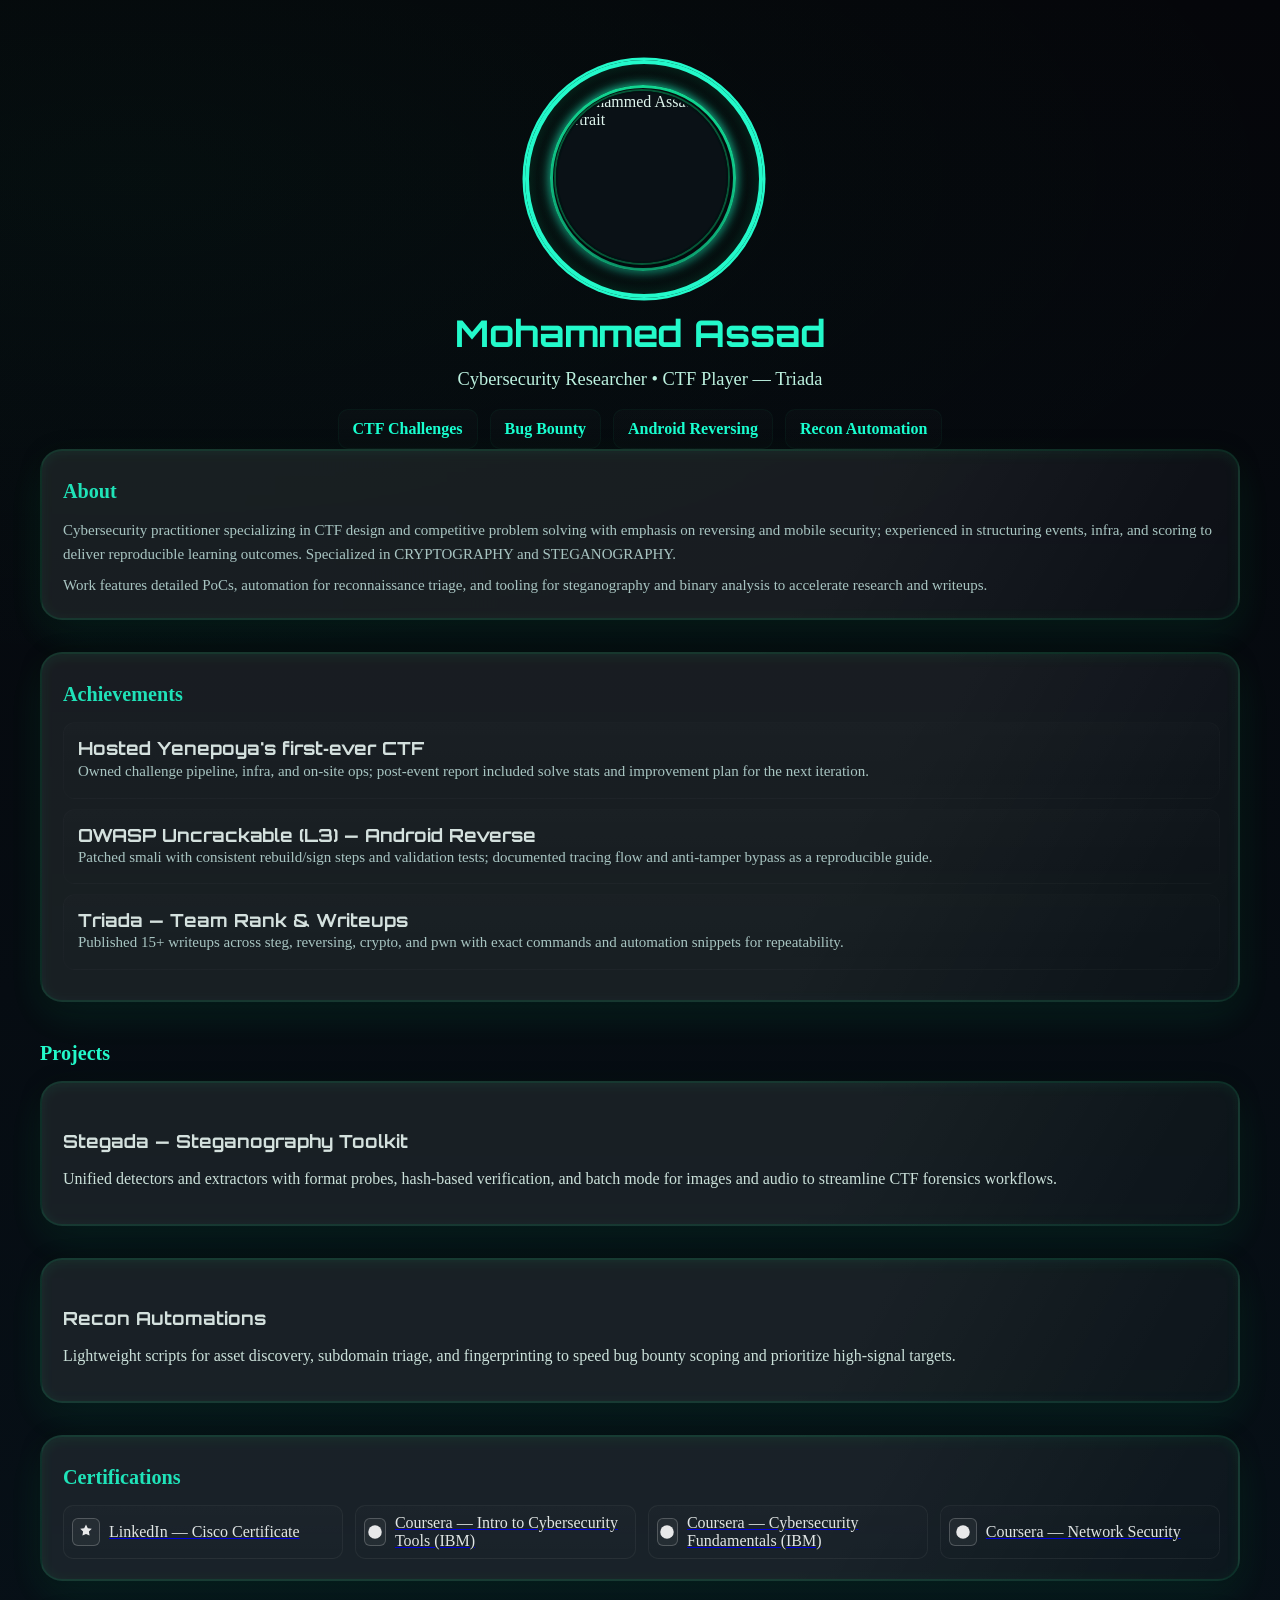
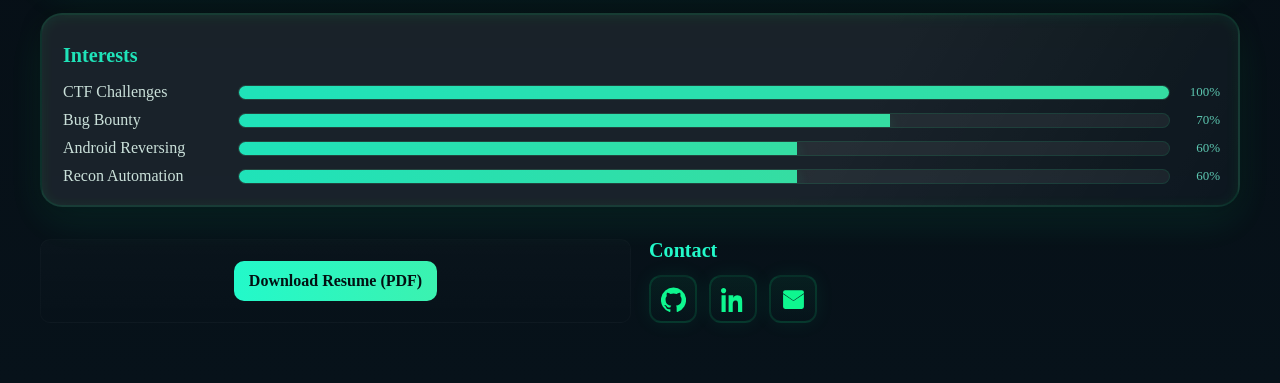
==== portfolio.html @ 45029bab "Add files via upload" ====
<!doctype html>
<html lang="en">

<head>
  <meta charset="utf-8" />
  <meta name="viewport" content="width=device-width,initial-scale=1" />
  <title>Mohammed Assad — Portfolio</title>
  <link href="https://fonts.googleapis.com/css2?family=Orbitron:wght@600;700&family=Inter:wght@300;400;600&display=swap"
    rel="stylesheet">
  <style>
    :root {
      --meter-green: #23f9ca;
      --ring-green: #13df98;
    }

    body {
      margin: 0;
      background: radial-gradient(1200px 500px at 10% 9%, rgba(14, 247, 143, 0.03), transparent), linear-gradient(180deg, #05060a, #07121a);
      color: #dff6ee;
    }

    .container {
      max-width: 1200px;
      margin: 32px auto;
      padding: 28px
    }

    .section-title {
      color: var(--meter-green);
      font-weight: 700;
      font-size: 1.26em;
      margin-bottom: 16px;
    }

    .title {
      text-align: center;
      margin-top: 10px;
    }

    .title h1 {
      font-family: Orbitron, sans-serif;
      font-size: 2.3em;
      margin-top: 20px;
      margin-bottom: 1px;
      color: var(--meter-green);
    }

    .title p {
      color: #bdf2e0;
      font-size: 1.15em;
      margin-top: 13px;
    }

    .services {
      display: flex;
      gap: 12px;
      justify-content: center;
      margin-top: 19px;
      flex-wrap: wrap
    }

    .card {
      background: linear-gradient(180deg, rgba(255, 255, 255, 0.018), rgba(255, 255, 255, 0.01));
      padding: 10px 14px;
      border-radius: 10px;
      border: 1px solid rgba(14, 247, 143, 0.040);
      font-weight: 600;
      color: #19ffd0;
    }

    /* Profile circle, transparent gap, neon fill */
    .profile-ring {
      position: relative;
      width: 230px;
      height: 230px;
      border-radius: 50%;
      margin: 0 auto;
      display: flex;
      align-items: center;
      justify-content: center;
    }

    .profile-ring .glow,
    .profile-ring .meter-fill {
      position: absolute;
      inset: 0;
      border-radius: 50%;
      pointer-events: none;
      z-index: 1;
      opacity: 0;
      transition: .44s cubic-bezier(.41, .98, .5, 1.04);
    }

    .profile-ring .meter-fill {
      /* Green neon radial glow between the rings */
      background:
        radial-gradient(circle at 50% 50%, rgba(38, 255, 196, 0.24) 66px, rgba(38, 255, 196, 0.38) 85px, rgba(38, 255, 196, 0.15) 95px, transparent 123px);
      filter: blur(2.5px);
      opacity: 0;
    }

    .profile-ring:hover .meter-fill,
    .profile-ring:focus .meter-fill {
      opacity: 1;
      filter: blur(3.8px);
      /* Brighten the meter fill when hovered */
      background:
        radial-gradient(circle at 50% 50%, rgba(38, 255, 196, 0.40) 66px, rgba(70, 255, 232, 0.34) 90px, rgba(10, 255, 200, 0.23) 110px, transparent 124px);
    }

    /* Neon rings (both green, with transparent gap between) */
    .profile-ring .ring {
      position: absolute;
      inset: 0;
      border-radius: 50%;
      border: 3.5px solid var(--ring-green);
      box-shadow: 0 0 0 2.5px #23f9ca, 0 0 19px rgba(14, 247, 143, 0.16) inset;
      z-index: 2;
      width: 100%;
      height: 100%;
    }

    .profile-ring .ring.outer {
      border: 4.5px solid var(--meter-green);
      width: 230px;
      height: 230px;
      left: 0;
      top: 0;
    }

    /* Inner ring */
    .profile-ring .ring.inner {
      border: 3px solid var(--ring-green);
      width: 180px;
      height: 180px;
      position: absolute;
      top: 25px;
      left: 25px;
      border-radius: 50%;
      box-shadow: 0 0 12px #1decb6;
      z-index: 2;
    }

    /* Avatar (inside inner ring) */
    .profile-avatar {
      position: absolute;
      top: 31px;
      left: 31px;
      width: 168px;
      height: 168px;
      border-radius: 50%;
      overflow: hidden;
      border: 2px solid rgba(2, 16, 18, 0.7);
      box-shadow: 0 0 0 2px rgba(14, 247, 143, 0.32), 0 7px 17px rgba(2, 8, 12, 0.65);
      background: radial-gradient(circle at 50% 45%, #0d1a20, #0a1216 70%);
      z-index: 5;
    }

    .profile-avatar img {
      width: 100%;
      height: 100%;
      object-fit: cover;
      object-position: center;
      display: block;
      background: #0a1116;
    }

    .glass-card {
      background: linear-gradient(120deg, rgba(255, 255, 255, 0.09) 65%, transparent 120%);
      border-radius: 22px;
      border: 2px solid rgba(14, 247, 143, 0.13);
      box-shadow: 0 16px 42px rgba(14, 247, 143, 0.09), 0 1px 22px rgba(2, 8, 12, 0.31), 0 2px 14px rgba(14, 247, 143, 0.08) inset;
      backdrop-filter: blur(5px);
      padding: 29px 18px 20px 21px;
      margin-bottom: 32px;
      transition: box-shadow .44s, transform .22s, opacity .32s;
      opacity: 0.91;
      cursor: pointer;
      position: relative;
      animation: fadeInSec .91s cubic-bezier(.31, 1, .64, 1) forwards;
    }

    .glass-card h3,
    .glass-card strong {
      color: #eaf7f3;
      font-family: Orbitron, sans-serif;
      font-size: 1.13em;
    }

    .glass-card:hover,
    .glass-card:focus-within,
    .glass-card.active {
      box-shadow: 0 10px 54px rgba(14, 247, 143, 0.30), 0 1px 34px rgba(2, 8, 12, 0.37), 0 1px 15px rgba(14, 247, 143, 0.21) inset, 0 0 0 5px rgba(14, 247, 143, 0.13);
      opacity: 1;
      transform: scale(1.021) translateY(-2px);
      border-color: rgba(14, 247, 143, 0.25);
      z-index: 10;
    }

    @keyframes fadeInSec {
      from {
        opacity: 0;
        transform: translateY(23px) scale(.99);
      }

      to {
        opacity: 0.91;
        transform: none;
      }
    }

    .panel {
      padding: 18px;
      border-radius: 14px;
      background: linear-gradient(180deg, rgba(255, 255, 255, 0.013), rgba(255, 255, 255, 0.006));
      border: 1px solid rgba(255, 255, 255, 0.018);
      margin-bottom: 33px;
    }

    .small {
      color: #b9d8d4;
      font-size: 15px;
      line-height: 1.58;
    }

    .proj {
      padding: 14px;
      border-radius: 12px;
      background: linear-gradient(180deg, rgba(255, 255, 255, 0.011), transparent);
      border: 1px solid rgba(255, 255, 255, 0.015);
      margin-bottom: 10px;
    }

    .cert-grid {
      display: grid;
      grid-template-columns: repeat(auto-fit, minmax(230px, 1fr));
      gap: 12px;
    }

    .cert {
      display: flex;
      align-items: center;
      gap: 9px;
      padding: 8px;
      border-radius: 10px;
      background: linear-gradient(180deg, rgba(255, 255, 255, 0.014), rgba(255, 255, 255, 0.005));
      border: 1px solid rgba(255, 255, 255, 0.055);
    }

    .cert .badge {
      width: 26px;
      height: 26px;
      border-radius: 6px;
      display: flex;
      align-items: center;
      justify-content: center;
      border: 1px solid rgba(255, 255, 255, 0.23);
      background: rgba(255, 255, 255, 0.05);
    }

    .cert .badge svg {
      width: 18px;
      height: 18px;
      fill: #fff;
    }

    .cert span {
      color: #f7fbfa
    }

    .skill-list {
      display: flex;
      flex-direction: column;
      gap: 10px;
    }

    .skill-row {
      display: flex;
      justify-content: space-between;
      align-items: center;
      gap: 10px;
    }

    .skill-name {
      min-width: 165px;
    }

    .meter {
      --w: 0%;
      position: relative;
      flex: 1;
      height: 13px;
      background: rgba(255, 255, 255, 0.063);
      border: 1px solid rgba(14, 247, 143, 0.12);
      border-radius: 999px;
      overflow: hidden;
    }

    .meter::before {
      content: '';
      position: absolute;
      left: 0;
      top: 0;
      bottom: 0;
      width: var(--w);
      background: linear-gradient(90deg, var(--meter-green), #3bf2b0);
      box-shadow: 0 5px 14px rgba(14, 247, 143, 0.16);
      transition: width .9s;
    }

    .pct {
      font-size: 13px;
      color: #66dac1;
      min-width: 40px;
      text-align: right;
    }

    .icon-grid {
      display: flex;
      gap: 12px;
      flex-wrap: wrap;
      margin-top: 13px;
    }

    .icon-btn {
      width: 44px;
      height: 44px;
      border-radius: 12px;
      display: flex;
      align-items: center;
      justify-content: center;
      background: linear-gradient(180deg, rgba(14, 247, 143, 0.06), rgba(14, 247, 143, 0.01));
      border: 2px solid rgba(14, 247, 143, 0.12);
      box-shadow: 0 0 20px rgba(14, 247, 143, 0.07);
      transition: .23s;
    }

    .icon-btn:hover {
      box-shadow: 0 0 44px rgba(14, 247, 143, 0.22);
    }

    .icon {
      width: 25px;
      height: 25px;
      display: block;
    }

    .bottom-row {
      display: grid;
      grid-template-columns: 1fr 1fr;
      gap: 18px;
      margin-top: 12px;
    }

    .dl {
      display: flex;
      align-items: center;
      justify-content: center;
      gap: 12px;
      padding: 14px;
      border-radius: 10px;
      background: linear-gradient(180deg, rgba(255, 255, 255, 0.014), rgba(255, 255, 255, 0.005));
      border: 1px solid rgba(255, 255, 255, 0.02);
    }

    .btn {
      background: linear-gradient(90deg, var(--meter-green), #3bf2b0);
      border: none;
      padding: 11px 15px;
      border-radius: 10px;
      color: #021012;
      font-weight: 700;
      cursor: pointer;
      text-decoration: none
    }

    @media(max-width:1100px) {
      .projects-3d {
        grid-template-columns: 1fr;
        gap: 16px;
      }
    }

    @media(max-width:950px) {
      .bottom-row {
        grid-template-columns: 1fr;
      }

      .glass-card {
        margin-bottom: 24px;
      }
    }
  </style>
</head>

<body>
  <div class="container">

    <!-- Profile with two neon rings and radial fill -->
    <div class="profile-ring" id="profileLight" tabindex="0">
      <span class="meter-fill"></span>
      <div class="ring outer" aria-hidden="true"></div>
      <div class="ring inner" aria-hidden="true"></div>
      <div class="profile-avatar">
        <img src="cyberrazor-reports/Untitled.jpeg" alt="Mohammed Assad portrait">
      </div>
    </div>
    <div class="title">
      <h1>Mohammed Assad</h1>
      <p>Cybersecurity Researcher • CTF Player — Triada</p>
    </div>
    <div class="services">
      <div class="card">CTF Challenges</div>
      <div class="card">Bug Bounty</div>
      <div class="card">Android Reversing</div>
      <div class="card">Recon Automation</div>
    </div>
    <div class="glass-card" id="about-card">
      <div class="section-title">About</div>
      <div class="small">Cybersecurity practitioner specializing in CTF design and competitive problem solving with
        emphasis on reversing and mobile security; experienced in structuring events, infra, and scoring to deliver
        reproducible learning outcomes.
        Specialized in CRYPTOGRAPHY and STEGANOGRAPHY.</div>
      <div class="small" style="margin-top:8px">Work features detailed PoCs, automation for reconnaissance triage, and
        tooling for steganography and binary analysis to accelerate research and writeups.</div>
    </div>
    <div class="glass-card" id="achievements-card">
      <div class="section-title">Achievements</div>
      <div class="proj"><strong>Hosted Yenepoya's first‑ever CTF</strong>
        <div class="small">Owned challenge pipeline, infra, and on‑site ops; post‑event report included solve stats and
          improvement plan for the next iteration.</div>
      </div>
      <div class="proj"><strong>OWASP Uncrackable (L3) — Android Reverse</strong>
        <div class="small">Patched smali with consistent rebuild/sign steps and validation tests; documented tracing
          flow and anti‑tamper bypass as a reproducible guide.</div>
      </div>
      <div class="proj"><strong>Triada — Team Rank & Writeups</strong>
        <div class="small">Published 15+ writeups across steg, reversing, crypto, and pwn with exact commands and
          automation snippets for repeatability.</div>
      </div>
    </div>
    <div class="section-title" style="margin-top:40px;">Projects</div>
    <div class="projects-3d">
      <div class="glass-card project-card" tabindex="0">
        <h3>Stegada — Steganography Toolkit</h3>
        <p>Unified detectors and extractors with format probes, hash‑based verification, and batch mode for images and
          audio to streamline CTF forensics workflows.</p>
      </div>
      <div class="glass-card project-card" tabindex="0">
        <h3>Recon Automations</h3>
        <p>Lightweight scripts for asset discovery, subdomain triage, and fingerprinting to speed bug bounty scoping and
          prioritize high‑signal targets.</p>
      </div>
    </div>
    <div class="glass-card" id="certifications-card">
      <div class="section-title">Certifications</div>
      <div class="cert-grid">
        <a class="cert"
          href="https://www.linkedin.com/posts/asd-assad-632676308_cisco-certificate-activity-7370798812933734400-wMST?utm_source=share&utm_medium=member_desktop&rcm=ACoAAE5oqwYBKYeSXBkPoyiZNKbjENrBG2L7_n0"
          target="_blank" rel="noopener">
          <span class="badge"><svg viewBox="0 0 24 24">
              <path d="M12 2l2.39 4.84 5.34.78-3.86 3.76.91 5.3L12 14.77 7.22 16.68l.91-5.3L4.27 7.62l5.34-.78L12 2z" />
            </svg></span>
          <span>LinkedIn — Cisco Certificate</span>
        </a>
        <a class="cert" href="https://coursera.org/share/f46aed269b6aa902dc5efc7411356568" target="_blank"
          rel="noopener">
          <span class="badge"><svg viewBox="0 0 24 24">
              <circle cx="12" cy="12" r="9" />
            </svg></span>
          <span>Coursera — Intro to Cybersecurity Tools (IBM)</span>
        </a>
        <a class="cert" href="https://coursera.org/share/0445001d2a53f9e88c4c1b73c8d682a0" target="_blank"
          rel="noopener">
          <span class="badge"><svg viewBox="0 0 24 24">
              <circle cx="12" cy="12" r="9" />
            </svg></span>
          <span>Coursera — Cybersecurity Fundamentals (IBM)</span>
        </a>
        <a class="cert" href="https://coursera.org/share/993972af8d95505a130e46a7fe138e6c" target="_blank"
          rel="noopener">
          <span class="badge"><svg viewBox="0 0 24 24">
              <circle cx="12" cy="12" r="9" />
            </svg></span>
          <span>Coursera — Network Security</span>
        </a>
      </div>
    </div>
    <div class="glass-card" id="interests-card">
      <div class="section-title">Interests</div>
      <div class="skill-list">
        <div class="skill-row">
          <div class="skill-name">CTF Challenges</div>
          <div class="meter" style="--w:100%"></div>
          <div class="pct">100%</div>
        </div>
        <div class="skill-row">
          <div class="skill-name">Bug Bounty</div>
          <div class="meter" style="--w:70%"></div>
          <div class="pct">70%</div>
        </div>
        <div class="skill-row">
          <div class="skill-name">Android Reversing</div>
          <div class="meter" style="--w:60%"></div>
          <div class="pct">60%</div>
        </div>
        <div class="skill-row">
          <div class="skill-name">Recon Automation</div>
          <div class="meter" style="--w:60%"></div>
          <div class="pct">60%</div>
        </div>
      </div>
    </div>
    <div class="bottom-row">
      <div class="dl">
        <a class="btn" href="Doneresume.pdf" download>Download Resume (PDF)</a>
      </div>
      <div class="contact">
        <div class="section-title" style="margin-bottom:10px">Contact</div>
        <div class="icon-grid">
          <a class="icon-btn" href="https://github.com/Ro0tk1e" target="_blank" rel="noopener" aria-label="GitHub">
            <span class="icon"><svg viewBox="0 0 24 24" fill="#0ef78f">
                <path
                  d="M12 .5a12 12 0 0 0-3.79 23.4c.6.12.82-.26.82-.58v-2.02c-3.34.73-4.04-1.61-4.04-1.61-.55-1.4-1.34-1.77-1.34-1.77-1.1-.75.08-.74.08-.74 1.22.09 1.86 1.25 1.86 1.25 1.08 1.86 2.83 1.32 3.52 1.01.11-.8.42-1.32.76-1.63-2.66-.3-5.47-1.33-5.47-5.9 0-1.3.47-2.37 1.24-3.21-.12-.3-.54-1.52.12-3.17 0 0 1.01-.32 3.3 1.23a11.5 11.5 0 0 1 6.01 0c2.28-1.55 3.29-1.23 3.29-1.23.66 1.65.24 2.87.12 3.17.77.84 1.23 1.91 1.23 3.21 0 4.58-2.81 5.6-5.49 5.89.43.37.81 1.1.81 2.22v3.29c0 .32.21.7.82.58A12 12 0 0 0 12 .5z" />
              </svg></span>
          </a>
          <a class="icon-btn" href="https://www.linkedin.com/in/asd-assad-632676308" target="_blank" rel="noopener"
            aria-label="LinkedIn">
            <span class="icon"><svg viewBox="0 0 24 24" fill="#0ef78f">
                <path
                  d="M4.98 3.5C4.98 4.88 3.86 6 2.5 6S0 4.88 0 3.5 1.12 1 2.5 1s2.48 1.12 2.48 2.5zM.5 8h4V24h-4V8zm7.5 0h3.8v2.2h.05c.53-1 1.82-2.2 3.75-2.2 4.01 0 4.75 2.64 4.75 6.08V24h-4v-7.1c0-1.69-.03-3.86-2.35-3.86-2.36 0-2.72 1.84-2.72 3.74V24h-4V8z" />
              </svg></span>
          </a>
          <a class="icon-btn" href="mailto:asdtriada@gmail.com" aria-label="Gmail">
            <span class="icon"><svg viewBox="0 0 24 24" fill="#0ef78f">
                <path d="M12 13.5 2 6.75V19a2 2 0 0 0 2 2h16a2 2 0 0 0 2-2V6.75L12 13.5z" />
                <path d="M22 6l-10 7L2 6V5a2 2 0 0 1 2-2h16a2 2 0 0 1 2 2v1z" />
              </svg></span>
          </a>
        </div>
      </div>
    </div>
  </div>
  <script>
    // Fade/hover for glass sections only
    document.querySelectorAll('.glass-card').forEach(card => {
      card.addEventListener('touchstart', () => card.classList.add('active'));
      card.addEventListener('touchend', () => setTimeout(() => card.classList.remove('active'), 410));
      card.addEventListener('mouseenter', () => card.classList.add('active'));
      card.addEventListener('mouseleave', () => card.classList.remove('active'));
    });
    document.querySelectorAll('.meter').forEach(m => {
      let w = m.style.getPropertyValue('--w') || '0%';
      m.style.setProperty('--w', '0%');
      setTimeout(() => m.style.setProperty('--w', w), 280);
    });
  </script>
</body>

</html>
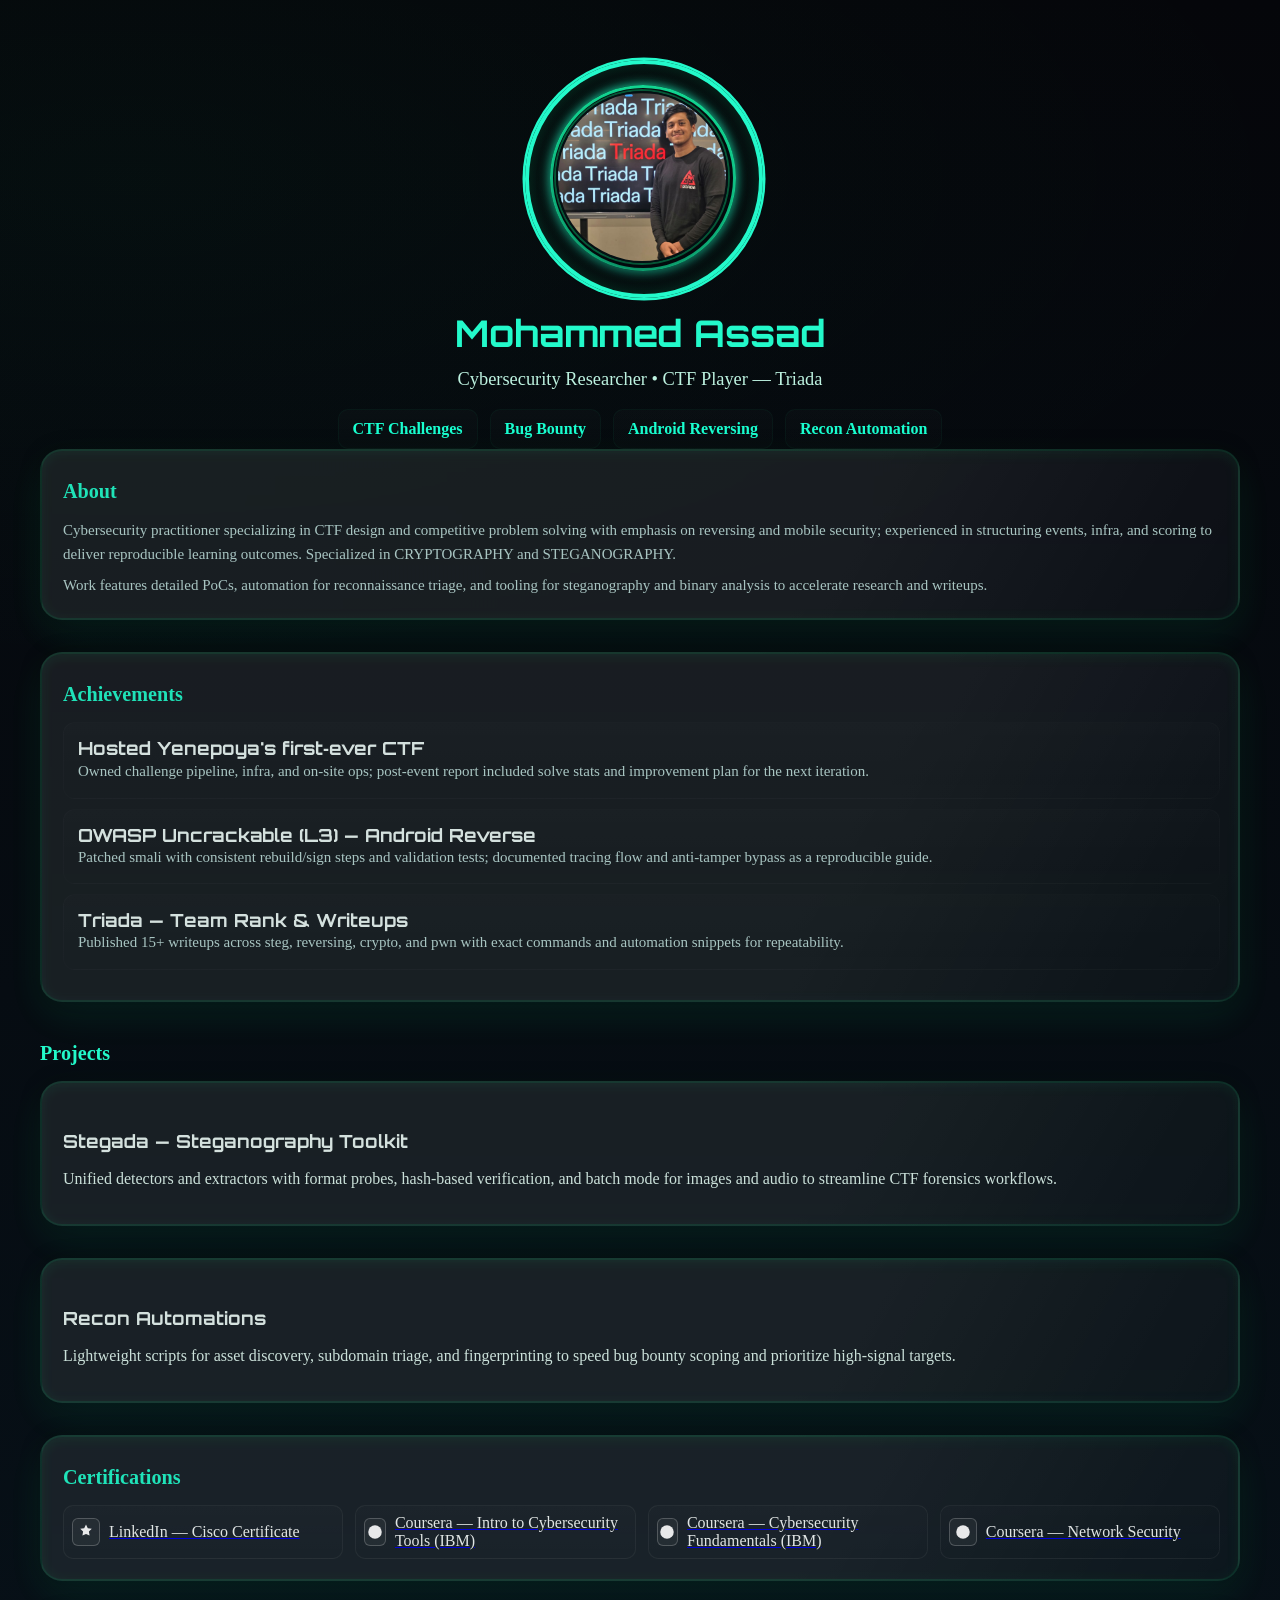
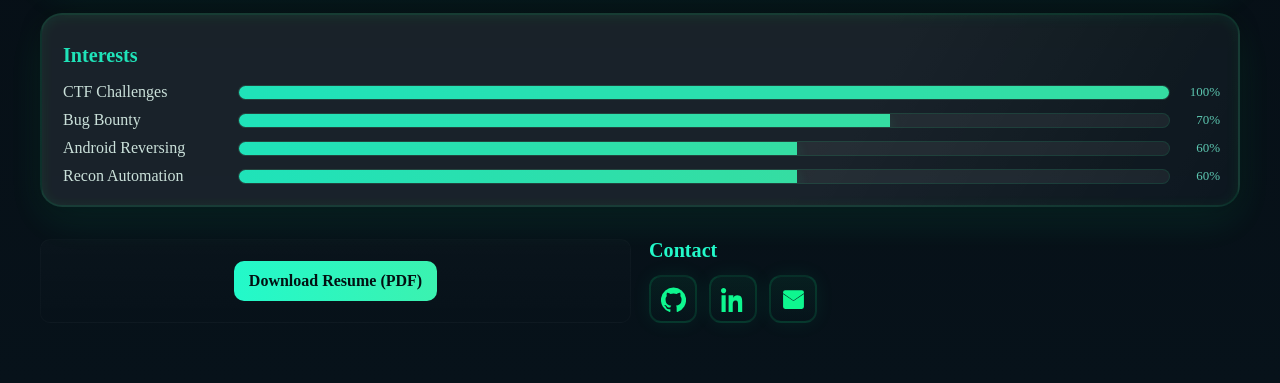
==== commit 5e6f2c3b: "done" ====
--- a/portfolio.html
+++ b/portfolio.html
@@ -402,7 +402,7 @@
       <div class="ring outer" aria-hidden="true"></div>
       <div class="ring inner" aria-hidden="true"></div>
       <div class="profile-avatar">
-        <img src="cyberrazor-reports/Untitled.jpeg" alt="Mohammed Assad portrait">
+        <img src="Untitled.jpeg" alt="Mohammed Assad portrait">
       </div>
     </div>
     <div class="title">
@@ -557,4 +557,4 @@
   </script>
 </body>
 
-</html>+</html>
